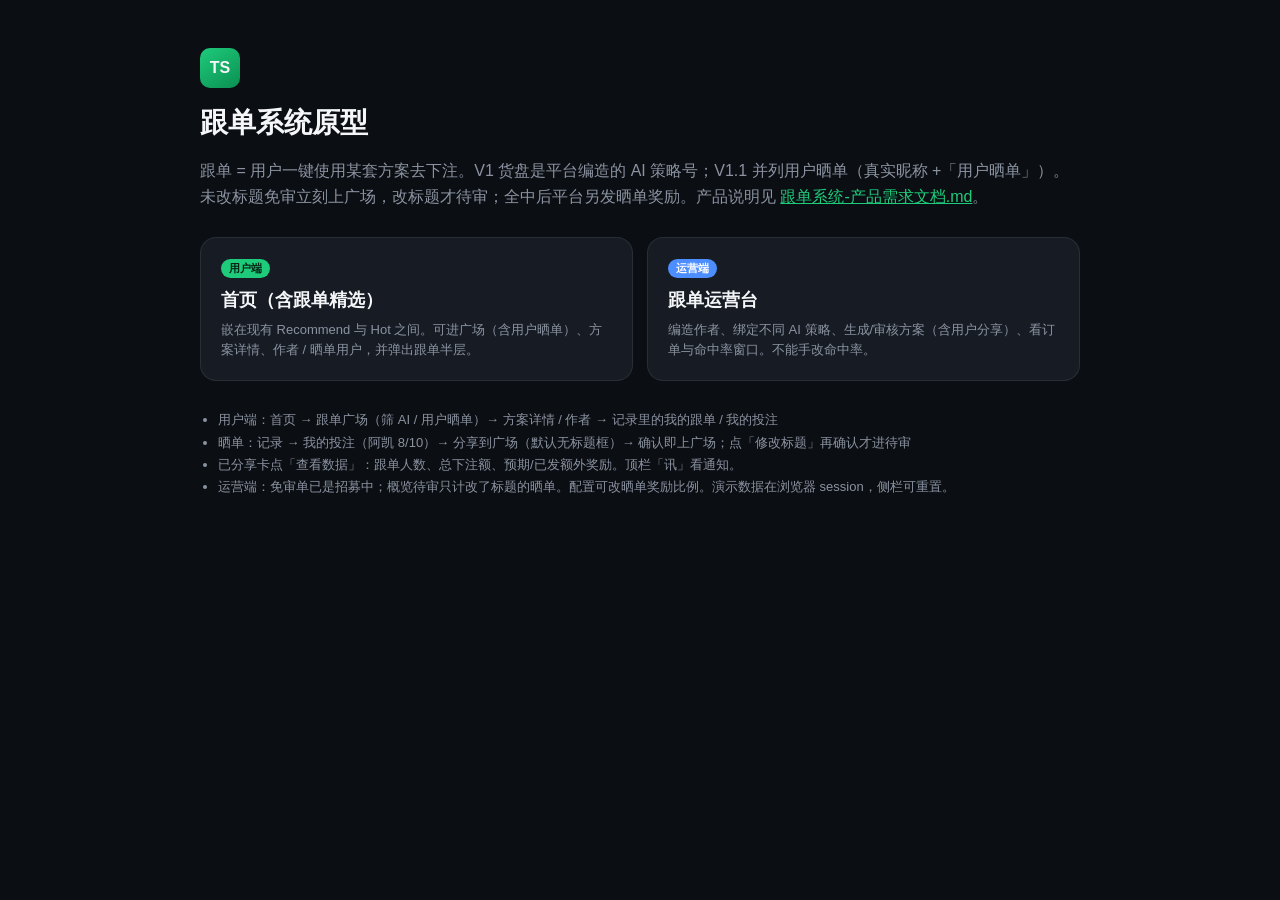
==== prototype/index.html @ 54cc53db "Publish the static copy-trade prototype for online preview." ====
<!DOCTYPE html>
<html lang="zh-CN">
<head>
  <meta charset="UTF-8">
  <meta name="viewport" content="width=device-width, initial-scale=1">
  <title>TS 跟单系统 · 原型入口</title>
  <style>
    :root { --bg:#0b0e13; --card:#171c24; --line:rgba(255,255,255,.08); --text:#f4f6f8; --muted:#8b93a1; --green:#1ecb7b; }
    * { box-sizing: border-box; }
    body {
      margin: 0;
      font-family: -apple-system, BlinkMacSystemFont, "PingFang SC", "Noto Sans SC", sans-serif;
      background: var(--bg);
      color: var(--text);
      min-height: 100vh;
      padding: 48px 24px;
    }
    .wrap { max-width: 880px; margin: 0 auto; }
    .mark {
      width: 40px; height: 40px; border-radius: 10px;
      background: linear-gradient(145deg, #1ecb7b, #0b8f52);
      display: grid; place-items: center; font-weight: 800;
    }
    h1 { font-size: 28px; margin: 16px 0 8px; }
    .lead { color: var(--muted); line-height: 1.6; margin-bottom: 28px; }
    .grid { display: grid; grid-template-columns: 1fr 1fr; gap: 14px; }
    .card {
      display: block;
      background: var(--card);
      border: 1px solid var(--line);
      border-radius: 16px;
      padding: 20px;
      color: inherit;
      text-decoration: none;
    }
    .card:hover { border-color: rgba(30,203,123,.4); }
    .card b { display: block; font-size: 18px; margin-bottom: 8px; }
    .card p { margin: 0; color: var(--muted); font-size: 13px; line-height: 1.55; }
    .tag { display: inline-block; font-size: 11px; color: #062414; background: var(--green); border-radius: 999px; padding: 2px 8px; font-weight: 700; margin-bottom: 10px; }
    .tag.ops { background: #4c8dff; color: #fff; }
    ul { margin: 28px 0 0; padding-left: 18px; color: var(--muted); font-size: 13px; line-height: 1.7; }
    a.doc { color: var(--green); }
    @media (max-width: 700px) { .grid { grid-template-columns: 1fr; } }
  </style>
</head>
<body>
  <div class="wrap">
    <div class="mark">TS</div>
    <h1>跟单系统原型</h1>
    <p class="lead">
      跟单 = 用户一键使用某套方案去下注。V1 货盘是平台编造的 AI 策略号；V1.1 并列用户晒单（真实昵称 +「用户晒单」）。未改标题免审立刻上广场，改标题才待审；全中后平台另发晒单奖励。产品说明见
      <a class="doc" href="../docs/跟单系统-产品需求文档.md">跟单系统-产品需求文档.md</a>。
    </p>
    <div class="grid">
      <a class="card" href="frontend/index.html">
        <span class="tag">用户端</span>
        <b>首页（含跟单精选）</b>
        <p>嵌在现有 Recommend 与 Hot 之间。可进广场（含用户晒单）、方案详情、作者 / 晒单用户，并弹出跟单半层。</p>
      </a>
      <a class="card" href="backend/index.html">
        <span class="tag ops">运营端</span>
        <b>跟单运营台</b>
        <p>编造作者、绑定不同 AI 策略、生成/审核方案（含用户分享）、看订单与命中率窗口。不能手改命中率。</p>
      </a>
    </div>
    <ul>
      <li>用户端：首页 → 跟单广场（筛 AI / 用户晒单）→ 方案详情 / 作者 → 记录里的我的跟单 / 我的投注</li>
      <li>晒单：记录 → 我的投注（阿凯 8/10）→ 分享到广场（默认无标题框）→ 确认即上广场；点「修改标题」再确认才进待审</li>
      <li>已分享卡点「查看数据」：跟单人数、总下注额、预期/已发额外奖励。顶栏「讯」看通知。</li>
      <li>运营端：免审单已是招募中；概览待审只计改了标题的晒单。配置可改晒单奖励比例。演示数据在浏览器 session，侧栏可重置。</li>
    </ul>
  </div>
</body>
</html>
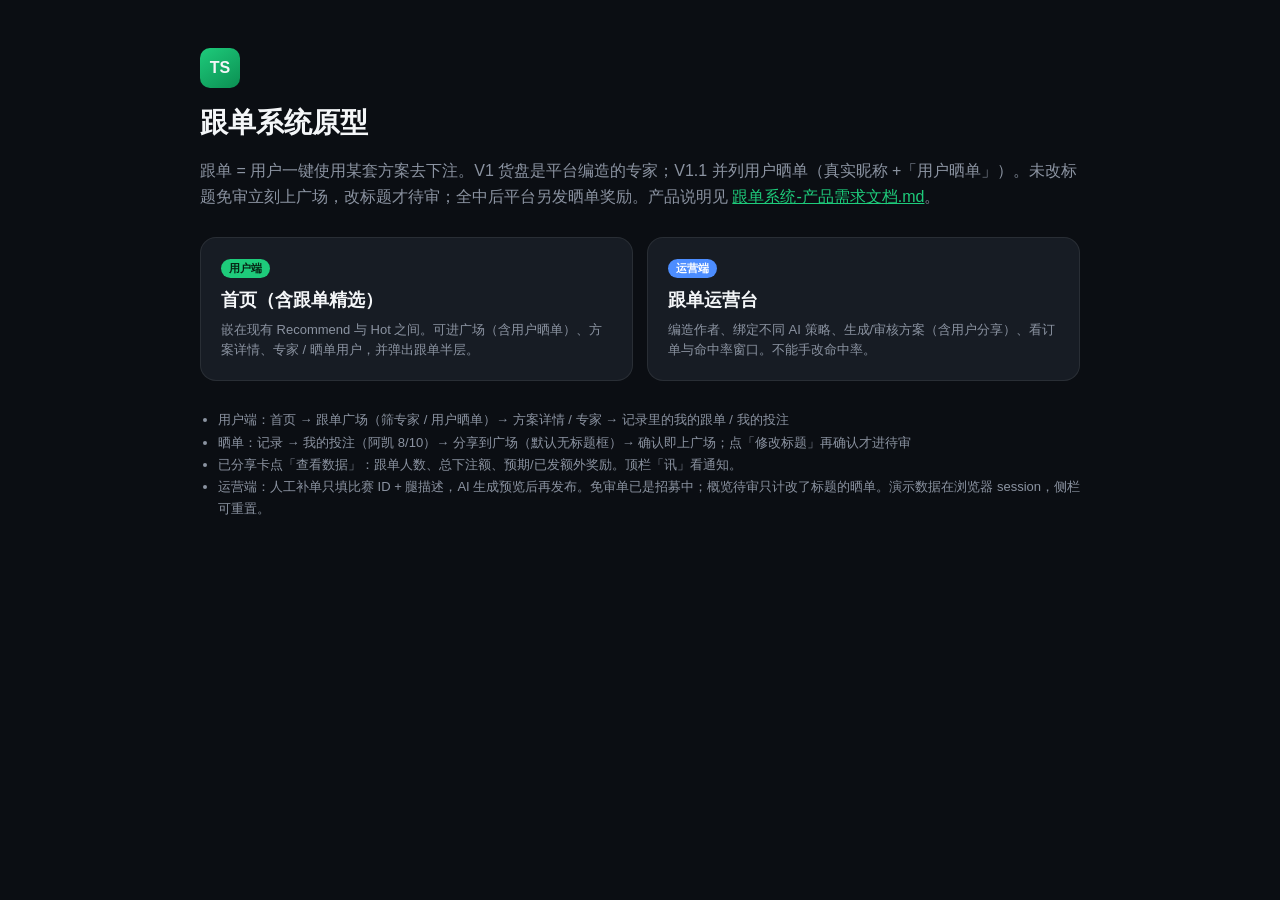
==== commit c83a3d1d: "Publish the static copy-trade prototype for online preview." ====
--- a/prototype/index.html
+++ b/prototype/index.html
@@ -48,14 +48,14 @@
     <div class="mark">TS</div>
     <h1>跟单系统原型</h1>
     <p class="lead">
-      跟单 = 用户一键使用某套方案去下注。V1 货盘是平台编造的 AI 策略号；V1.1 并列用户晒单（真实昵称 +「用户晒单」）。未改标题免审立刻上广场，改标题才待审；全中后平台另发晒单奖励。产品说明见
+      跟单 = 用户一键使用某套方案去下注。V1 货盘是平台编造的专家；V1.1 并列用户晒单（真实昵称 +「用户晒单」）。未改标题免审立刻上广场，改标题才待审；全中后平台另发晒单奖励。产品说明见
       <a class="doc" href="../docs/跟单系统-产品需求文档.md">跟单系统-产品需求文档.md</a>。
     </p>
     <div class="grid">
       <a class="card" href="frontend/index.html">
         <span class="tag">用户端</span>
         <b>首页（含跟单精选）</b>
-        <p>嵌在现有 Recommend 与 Hot 之间。可进广场（含用户晒单）、方案详情、作者 / 晒单用户，并弹出跟单半层。</p>
+        <p>嵌在现有 Recommend 与 Hot 之间。可进广场（含用户晒单）、方案详情、专家 / 晒单用户，并弹出跟单半层。</p>
       </a>
       <a class="card" href="backend/index.html">
         <span class="tag ops">运营端</span>
@@ -64,10 +64,10 @@
       </a>
     </div>
     <ul>
-      <li>用户端：首页 → 跟单广场（筛 AI / 用户晒单）→ 方案详情 / 作者 → 记录里的我的跟单 / 我的投注</li>
+      <li>用户端：首页 → 跟单广场（筛专家 / 用户晒单）→ 方案详情 / 专家 → 记录里的我的跟单 / 我的投注</li>
       <li>晒单：记录 → 我的投注（阿凯 8/10）→ 分享到广场（默认无标题框）→ 确认即上广场；点「修改标题」再确认才进待审</li>
       <li>已分享卡点「查看数据」：跟单人数、总下注额、预期/已发额外奖励。顶栏「讯」看通知。</li>
-      <li>运营端：免审单已是招募中；概览待审只计改了标题的晒单。配置可改晒单奖励比例。演示数据在浏览器 session，侧栏可重置。</li>
+      <li>运营端：人工补单只填比赛 ID + 腿描述，AI 生成预览后再发布。免审单已是招募中；概览待审只计改了标题的晒单。演示数据在浏览器 session，侧栏可重置。</li>
     </ul>
   </div>
 </body>
